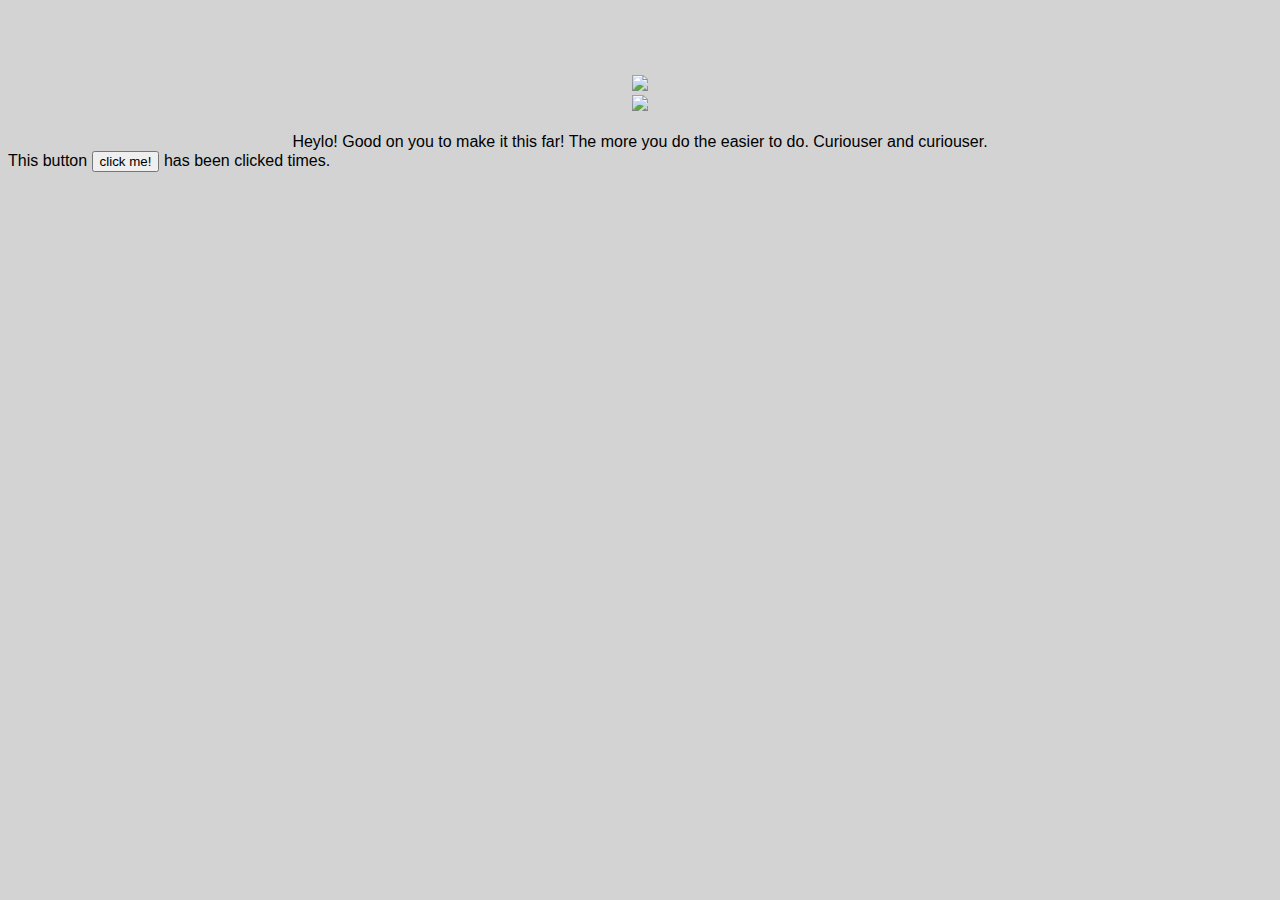
==== ui/index.html @ 5b89f070 "[imad-console] Updates ui/index.html" ====
<!doctype html>
<html>
    <head>
        <link href="/ui/style.css" rel="stylesheet" />
    </head>
  
        <body>
        <div Id="cloud" class = "center">
            <img style="-webkit-user-select: none" src="https://clipartion.com/wp-content/uploads/2016/04/best-storm-cloud-clipart.gif" class= "img-small"/>
        </div>
        <div Id="madi" class="center">
            <img src="/ui/madi.png" class="img-medium"/>
        </div>
    
        <br>
        <div class="center text-medium">
            Heylo! Good on you to make it this far!
          The more you do the easier to do. Curiouser and curiouser.
        </div>
       
       <div class = "footer">
           This button <button id = "counter"> click me!</button> has been clicked <span id="count"></span> times.
       </div>
        <script type="text/javascript" src="/ui/main.js">
        </script>
    </body>
</html>
---- ui/style.css ----
body {
    font-family: sans-serif;
    background-color: lightgrey;
    margin-top: 75px;
}

.center {
    text-align: center;
}

.text-big {
    font-size: 300%;
}

.bold {
    font-weight: bold;
}
.img-small {
    height: 100px;
}
.img-medium {
    height: 200px;
}

.container {
        max width: 800px;
        margin: 0 auto;
        color: red;
        font-family: sans serif;
        text-align: justify;
}
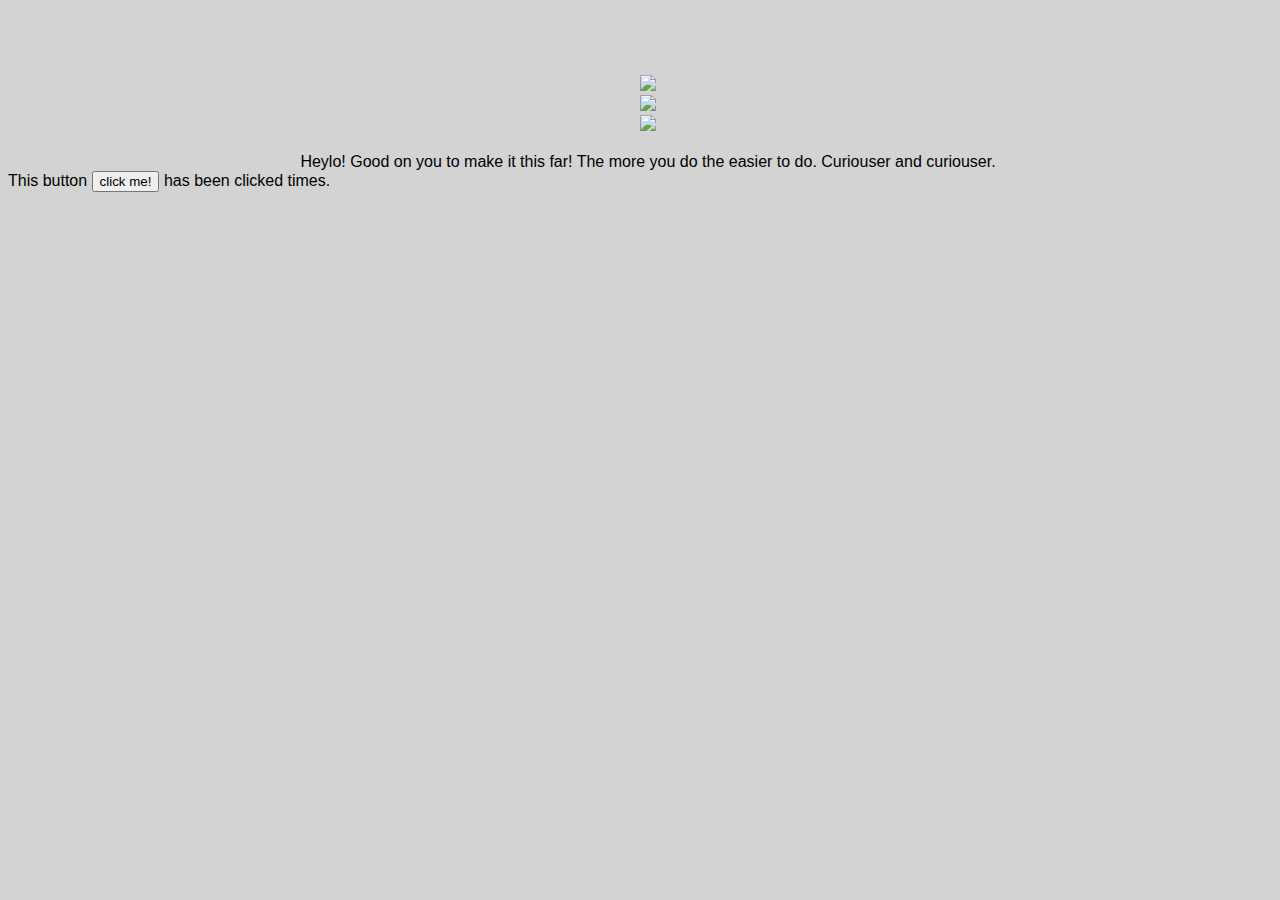
==== commit 57eed6f0: "[imad-console] Updates ui/index.html" ====
--- a/ui/index.html
+++ b/ui/index.html
@@ -3,7 +3,10 @@
     <head>
         <link href="/ui/style.css" rel="stylesheet" />
     </head>
+  <div Id="arizona" class = "center">
+      <img src="/ui/Horse Shoe Bend, Page, Arizona. jpg">
   
+  </div>
         <body>
         <div Id="cloud" class = "center">
             <img style="-webkit-user-select: none" src="https://clipartion.com/wp-content/uploads/2016/04/best-storm-cloud-clipart.gif" class= "img-small"/>
--- a/ui/style.css
+++ b/ui/style.css
@@ -2,6 +2,16 @@
     font-family: sans-serif;
     background-color: lightgrey;
     margin-top: 75px;
+}
+body {
+    height:100%;
+   width:100%;
+   background-image:imad-2016-app/Horse Shoe Bend, Page, Arizona.JPG(image.jpg);
+   background-repeat:no-repeat;
+   background-size:cover; 
+   /*css hack for ie*/     
+   filter:progid:DXImageTransform.Microsoft.AlphaImageLoader(src='.image.jpg',sizingMethod='scale');
+   -ms-filter:"progid:DXImageTransform.Microsoft.AlphaImageLoader(src='image.jpg',sizingMethod='scale')";
 }
 
 .center {
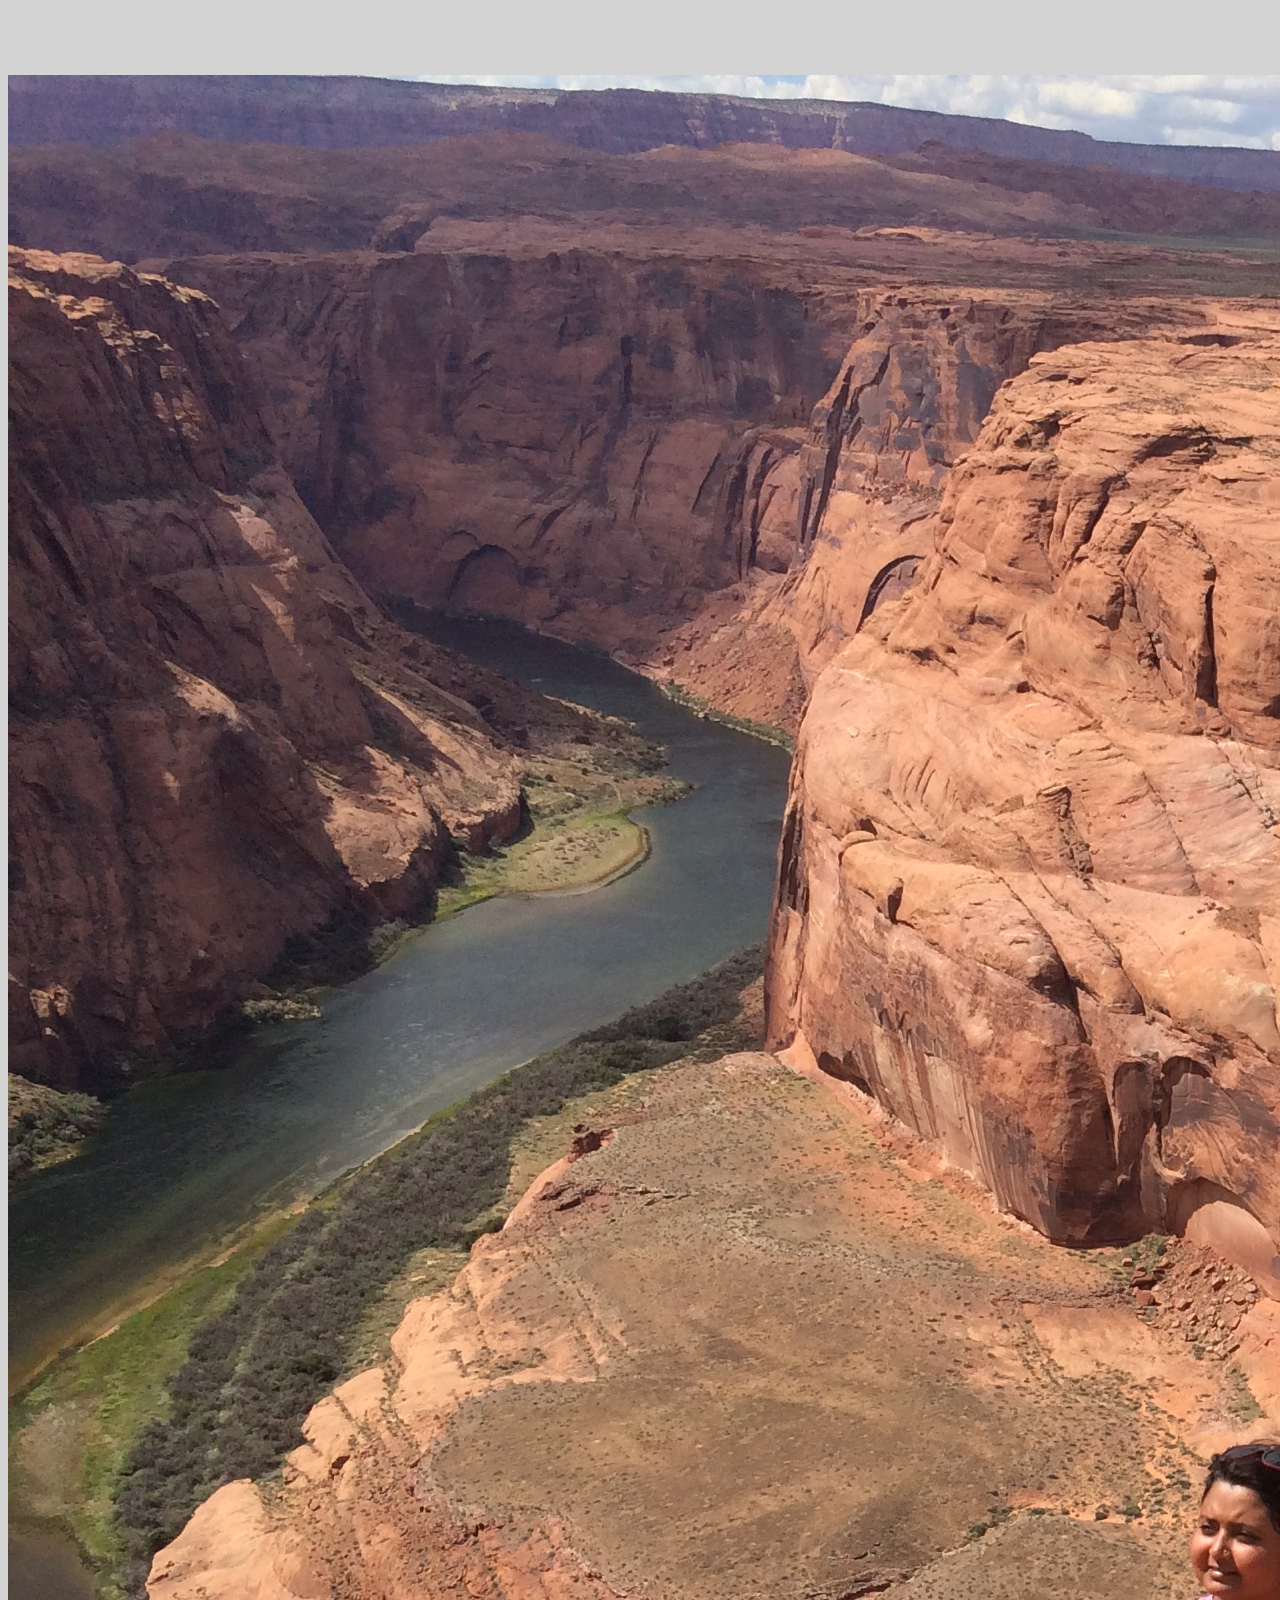
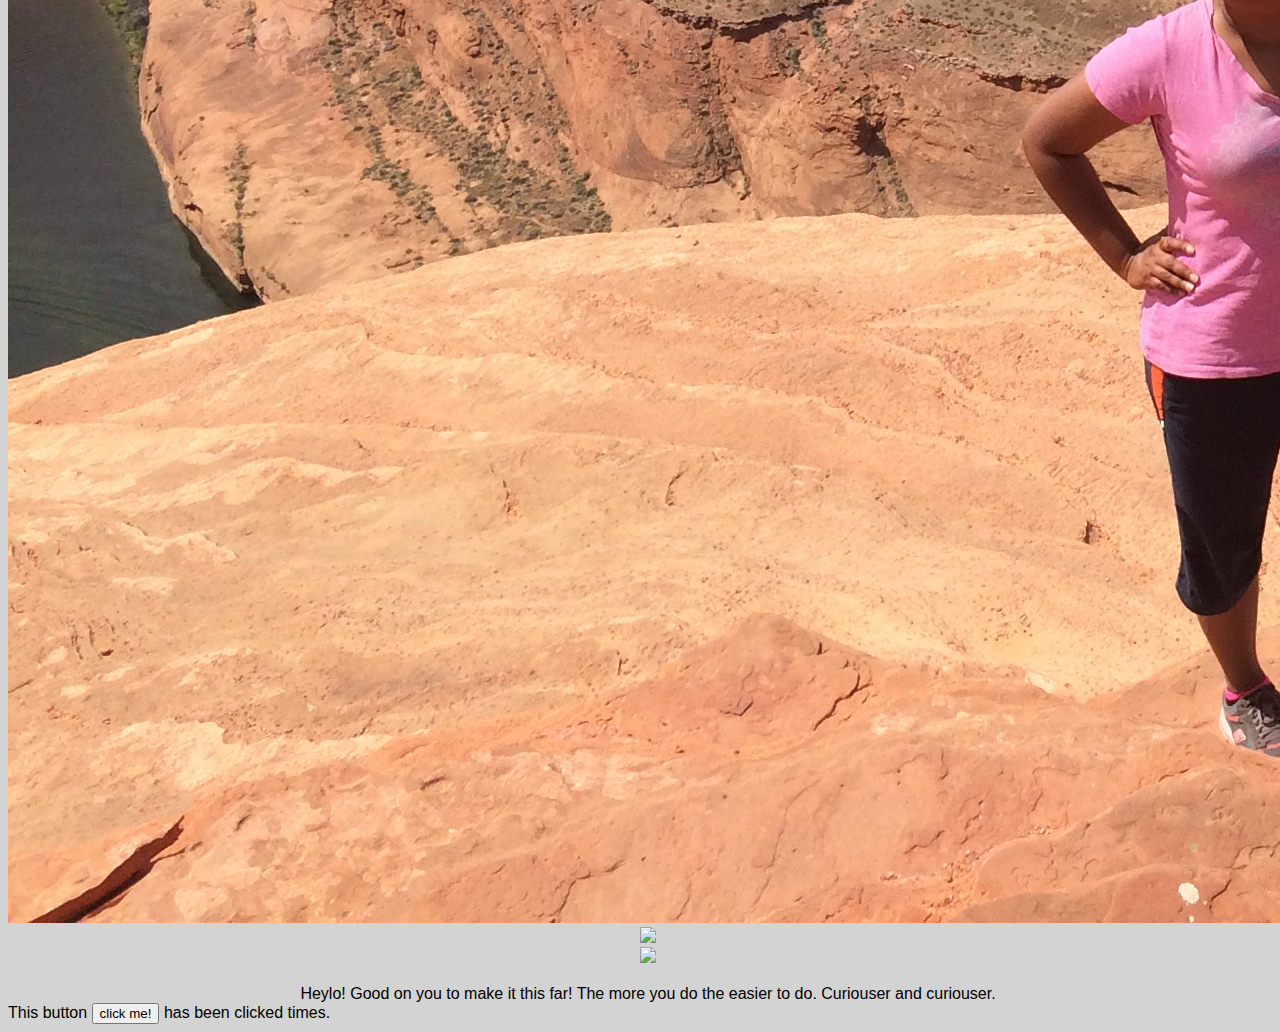
==== commit 64fa1f8d: "[imad-console] Updates ui/index.html" ====
--- a/ui/index.html
+++ b/ui/index.html
@@ -4,10 +4,10 @@
         <link href="/ui/style.css" rel="stylesheet" />
     </head>
   <div Id="arizona" class = "center">
-      <img src="/ui/Horse Shoe Bend, Page, Arizona. jpg">
-  
-  </div>
-        <body>
+      <img src="/ui/Horse Shoe Bend 2, Page, Arizona.JPG" class="bg-img">
+    </div>
+        
+ <body>
         <div Id="cloud" class = "center">
             <img style="-webkit-user-select: none" src="https://clipartion.com/wp-content/uploads/2016/04/best-storm-cloud-clipart.gif" class= "img-small"/>
         </div>
@@ -26,5 +26,5 @@
        </div>
         <script type="text/javascript" src="/ui/main.js">
         </script>
-    </body>
+ </body>
 </html>
--- a/ui/style.css
+++ b/ui/style.css
@@ -6,7 +6,7 @@
 body {
     height:100%;
    width:100%;
-   background-image:imad-2016-app/Horse Shoe Bend, Page, Arizona.JPG(image.jpg);
+   background-image: bg-img (image.jpg);
    background-repeat:no-repeat;
    background-size:cover; 
    /*css hack for ie*/     
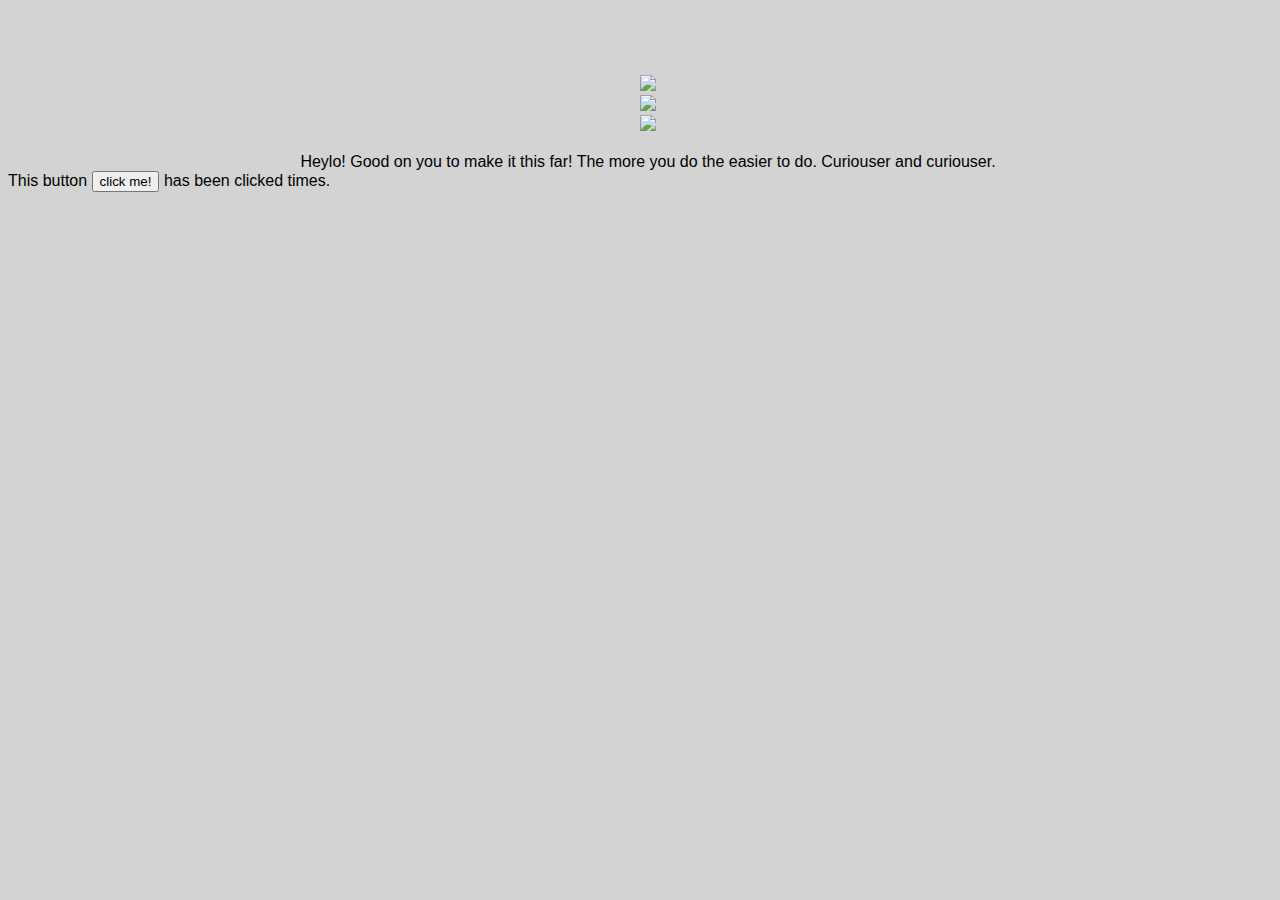
==== commit c0733498: "[imad-console] Updates ui/index.html" ====
--- a/ui/index.html
+++ b/ui/index.html
@@ -4,7 +4,7 @@
         <link href="/ui/style.css" rel="stylesheet" />
     </head>
   <div Id="arizona" class = "center">
-      <img src="/ui/Horse Shoe Bend 2, Page, Arizona.JPG" class="bg-img">
+      <img src="http://assets.atlasobscura.com/media/[base64]/1200px-Horseshoe_Bend_with_14mm_Lens_on_Nikon_D800e.jpg" class="bg-img">
     </div>
         
  <body>
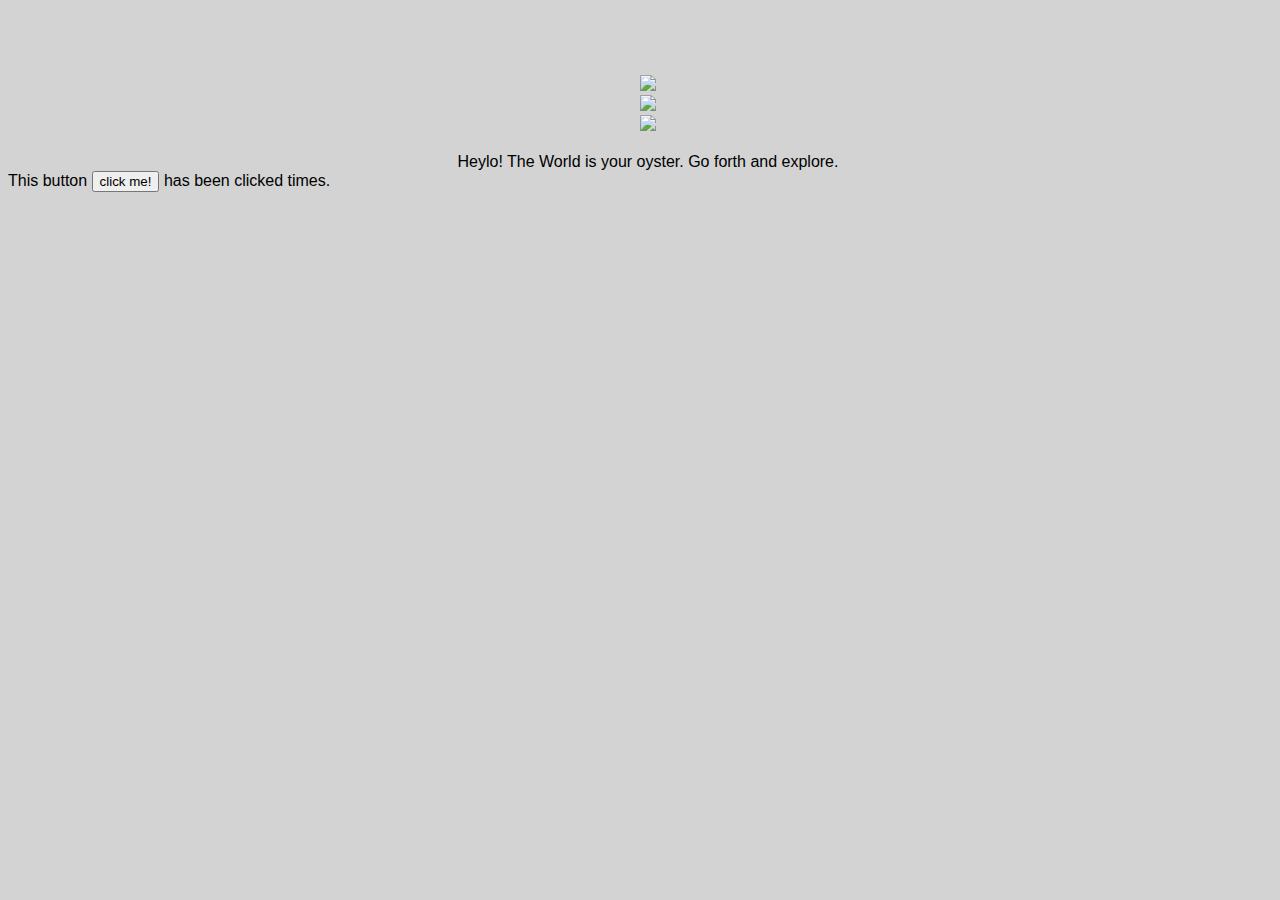
==== commit 39985c36: "[imad-console] Updates ui/index.html" ====
--- a/ui/index.html
+++ b/ui/index.html
@@ -4,7 +4,7 @@
         <link href="/ui/style.css" rel="stylesheet" />
     </head>
   <div Id="arizona" class = "center">
-      <img src="http://assets.atlasobscura.com/media/[base64]/1200px-Horseshoe_Bend_with_14mm_Lens_on_Nikon_D800e.jpg" class="bg-img">
+      <img src="https://media-cdn.tripadvisor.com/media/photo-s/03/9a/0e/c2/horseshoe-bend.jpg" class="bg-img">
     </div>
         
  <body>
@@ -16,9 +16,8 @@
         </div>
     
         <br>
-        <div class="center text-medium">
-            Heylo! Good on you to make it this far!
-          The more you do the easier to do. Curiouser and curiouser.
+        <div class="center text-large">
+            Heylo! The World is your oyster. Go forth and explore.
         </div>
        
        <div class = "footer">
--- a/ui/style.css
+++ b/ui/style.css
@@ -10,7 +10,7 @@
    background-repeat:no-repeat;
    background-size:cover; 
    /*css hack for ie*/     
-   filter:progid:DXImageTransform.Microsoft.AlphaImageLoader(src='.image.jpg',sizingMethod='scale');
+   filter:progid:DXImageTransform.Microsoft.AlphaImageLoader(src='.bg-img',sizingMethod='scale');
    -ms-filter:"progid:DXImageTransform.Microsoft.AlphaImageLoader(src='image.jpg',sizingMethod='scale')";
 }
 
